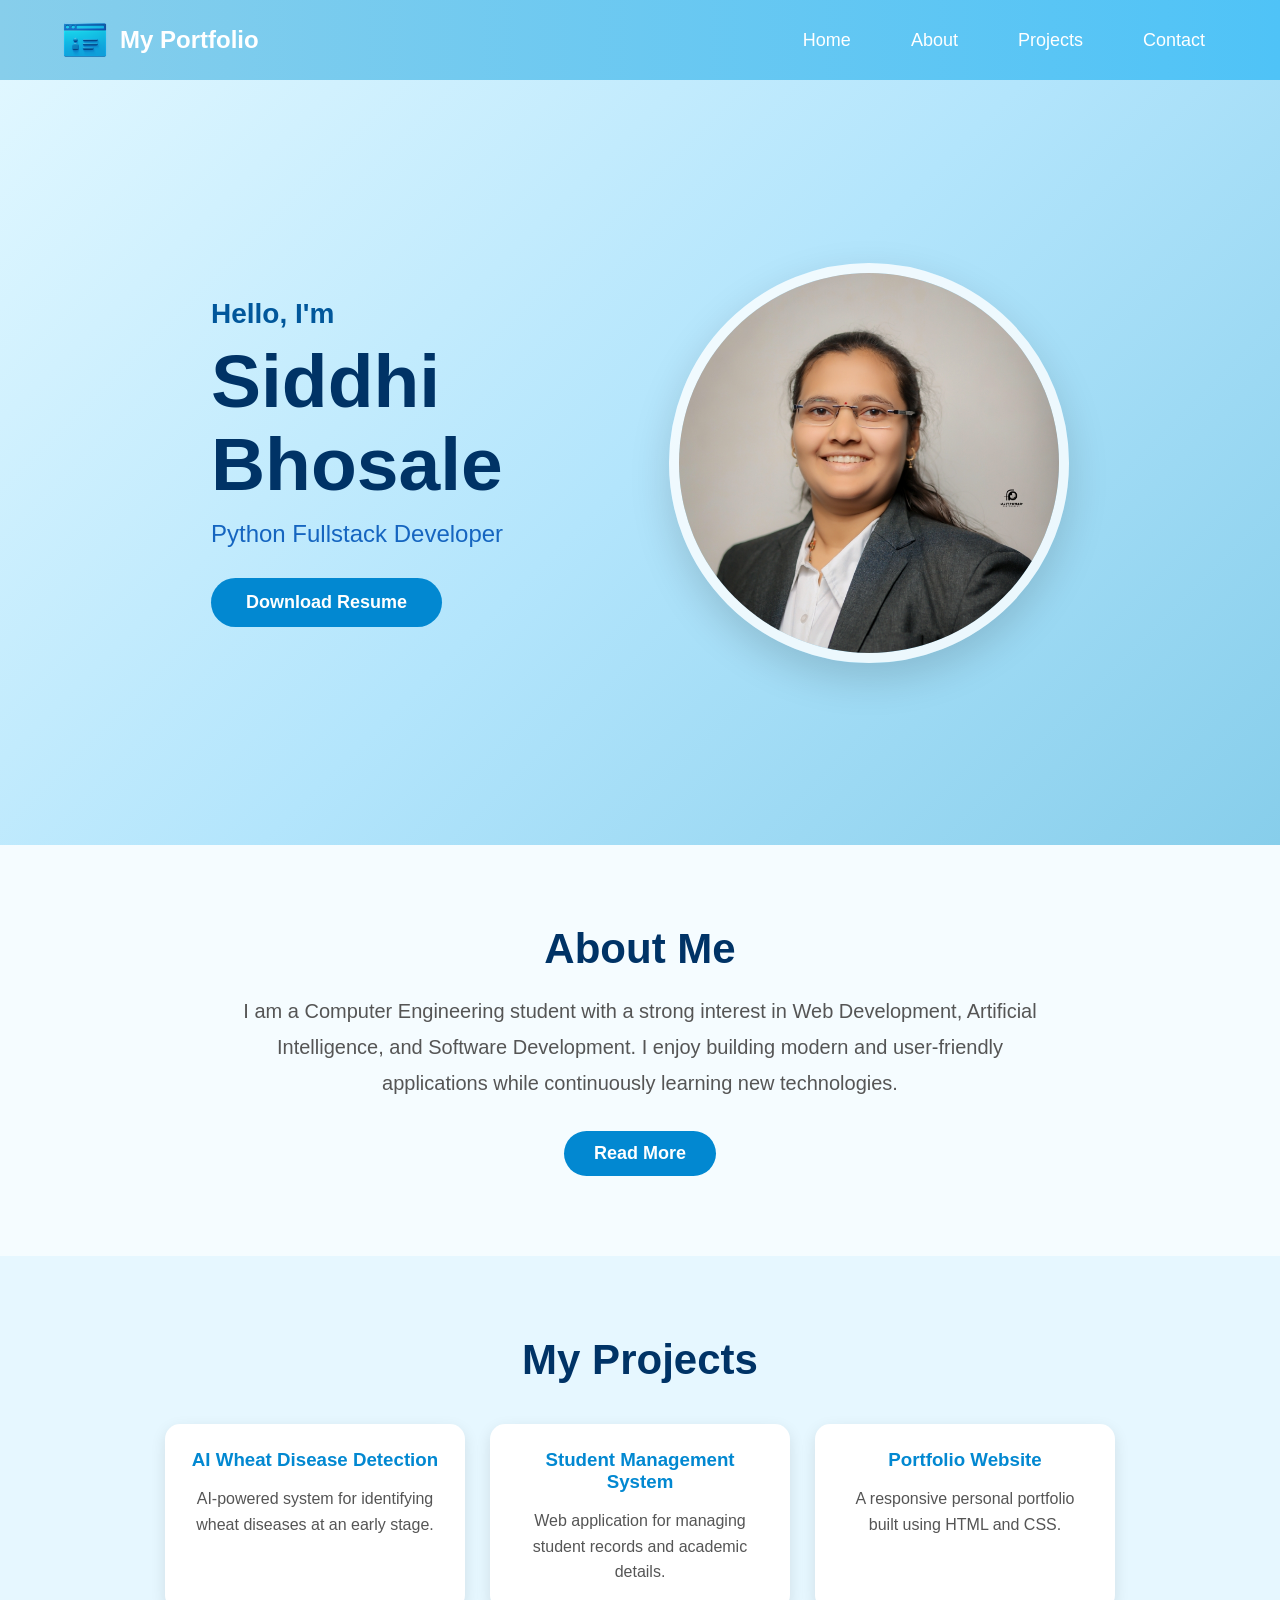
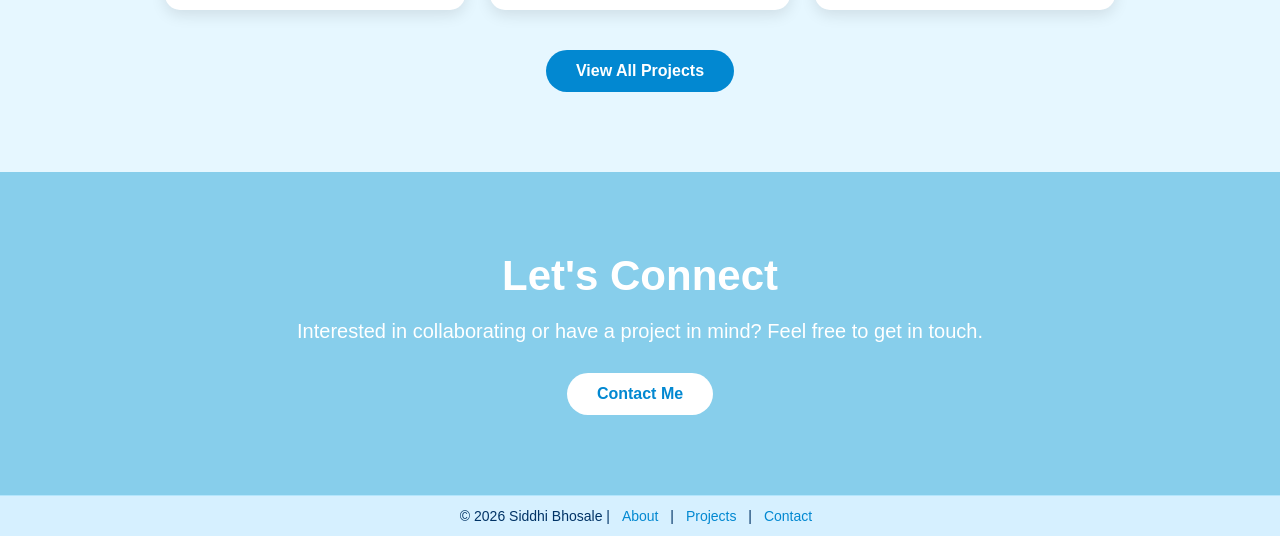
==== index.html @ e02fdf63 "first commit" ====
<!DOCTYPE html>
<html lang="en">
<head>
    <meta charset="UTF-8">
    <meta name="viewport" content="width=device-width, initial-scale=1.0">
    <title>My Portfolio</title>
    <link rel="stylesheet" href="index.css">
</head>
<body>

    <nav class="navbar">
        <div class="logo">
            <img src="icons8-portfolio-94.png" alt="Portfolio Logo">
            <span>My Portfolio</span>
        </div>

        <ul class="nav-links">
            <li><a href="index.html">Home</a></li>
            <li><a href="about.html">About</a></li>
            <li><a href="project.html">Projects</a></li>
            <li><a href="contact.html">Contact</a></li>
        </ul>
    </nav>

   <section class="hero">

    
    <div class="hero-text">
        <h3>Hello, I'm</h3>
        <h1>Siddhi<br>Bhosale</h1>
        <p> Python Fullstack Developer</p>

        <a href="sb resume.pdf" class="btn">Download Resume</a>
    </div>

   <div class="hero-image">
    <img src="WhatsApp Image 2026-06-08 at 11.23.37 AM.jpeg" alt="Siddhi Bhosale">
</div>

    </section>

    <section class="about-preview">

    <h2>About Me</h2>

    <p>
        I am a Computer Engineering student with a strong interest in
        Web Development, Artificial Intelligence, and Software Development.
        I enjoy building modern and user-friendly applications while
        continuously learning new technologies.
    </p>

    <a href="about.html" class="about-btn">
        Read More
    </a>

</section>

<section class="project-preview">

    <h2>My Projects</h2>

    <div class="project-cards">

        <div class="project-card">
            <h3>AI Wheat Disease Detection</h3>
            <p>AI-powered system for identifying wheat diseases at an early stage.</p>
        </div>

        <div class="project-card">
            <h3>Student Management System</h3>
            <p>Web application for managing student records and academic details.</p>
        </div>

        <div class="project-card">
            <h3>Portfolio Website</h3>
            <p>A responsive personal portfolio built using HTML and CSS.</p>
        </div>

    </div>

    <a href="project.html" class="project-btn">View All Projects</a>

</section>

<section class="contact-preview">

    <h2>Let's Connect</h2>

    <p>
        Interested in collaborating or have a project in mind?
        Feel free to get in touch.
    </p>

    <a href="contact.html" class="contact-btn">Contact Me</a>

</section>
<footer class="footer">

    <p>
        © 2026 Siddhi Bhosale |
        <a href="about.html">About</a> |
        <a href="project.html">Projects</a> |
        <a href="contact.html">Contact</a>
    </p>

</footer>

</body>
</html>
---- index.css ----
*{
    margin:0;
    padding:0;
    box-sizing:border-box;
    font-family:'Segoe UI', sans-serif;
}

body{
    background-color:#f4fbff;
}

.navbar{
    display:flex;
    justify-content:space-between;
    align-items:center;
    padding:15px 60px;
    background:linear-gradient(90deg,#87CEEB,#4FC3F7);
    box-shadow:0 2px 10px rgba(0,0,0,0.1);
}

.logo{
    display:flex;
    align-items:center;
    gap:10px;
}

.logo img{
    width:50px;
    height:50px;
}

.logo span{
    color:white;
    font-size:24px;
    font-weight:bold;
}

.nav-links{
    display:flex;
    list-style:none;
}

.nav-links li{
    margin-left:30px;
}

.nav-links a{
    text-decoration:none;
    color:white;
    font-size:18px;
    font-weight:500;
    padding:8px 15px;
    border-radius:5px;
    transition:0.3s;
}

.nav-links a:hover{
    background:white;
    color:#0288D1;
}

.hero{
    min-height:85vh;
    display:flex;
    justify-content:space-around;
    align-items:center;
    padding:50px 10%;
    background:linear-gradient(
        135deg,
        #e0f7ff,
        #b3e5fc,
        #87ceeb
    );
}

/* Left Content */
.hero-text h3{
    font-size:28px;
    color:#01579b;
    margin-bottom:10px;
}

.hero-text h1{
    font-size:75px;
    line-height:1.1;
    color:#003366;
    margin-bottom:15px;
}

.hero-text p{
    font-size:24px;
    color:#1565c0;
    margin-bottom:30px;
}

.btn{
    display:inline-block;
    text-decoration:none;
    background:#0288d1;
    color:white;
    padding:14px 35px;
    border-radius:30px;
    font-size:18px;
    font-weight:bold;
    transition:0.3s;
}

.btn:hover{
    background:#01579b;
}

/* Right Image */
.hero-image img{
    width:380px;
    height:380px;
    object-fit:cover;
    border-radius:50%;
    border:8px solid white;
    box-shadow:0 10px 30px rgba(0,0,0,0.2);
}

.hero-image{
    display:flex;
    justify-content:center;
    align-items:center;
}

.hero-image img{
    width:400px;
    height:400px;
    object-fit:cover;
    border-radius:50%;
    border:10px solid rgba(255,255,255,0.8);
    box-shadow:0 15px 40px rgba(0,0,0,0.15);
    transition:0.4s ease;
}

.hero-image img:hover{
    transform:scale(1.05);
}

.about-preview{
    background:#f5fcff;
    text-align:center;
    padding:80px 12%;
}

.about-preview h2{
    font-size:42px;
    color:#003366;
    margin-bottom:20px;
}

.about-preview p{
    max-width:800px;
    margin:auto;
    font-size:20px;
    line-height:1.8;
    color:#555;
    margin-bottom:30px;
}

.about-btn{
    display:inline-block;
    text-decoration:none;
    background:#0288d1;
    color:white;
    padding:12px 30px;
    border-radius:30px;
    font-size:18px;
    font-weight:600;
    transition:0.3s;
}

.about-btn:hover{
    background:#01579b;
}

.project-preview{
    padding:80px 10%;
    text-align:center;
    background:#e6f7ff;
}

.project-preview h2{
    font-size:42px;
    color:#003366;
    margin-bottom:40px;
}

.project-cards{
    display:flex;
    justify-content:center;
    gap:25px;
    flex-wrap:wrap;
}

.project-card{
    width:300px;
    background:white;
    padding:25px;
    border-radius:15px;
    box-shadow:0 5px 15px rgba(0,0,0,0.1);
}

.project-card h3{
    color:#0288d1;
    margin-bottom:15px;
}

.project-card p{
    color:#555;
    line-height:1.6;
}

.project-btn{
    display:inline-block;
    margin-top:40px;
    padding:12px 30px;
    background:#0288d1;
    color:white;
    text-decoration:none;
    border-radius:30px;
    font-weight:600;
}

.contact-preview{
    padding:80px 10%;
    text-align:center;
    background:#87ceeb;
    color:white;
}

.contact-preview h2{
    font-size:42px;
    margin-bottom:20px;
}

.contact-preview p{
    font-size:20px;
    margin-bottom:30px;
}

.contact-btn{
    display:inline-block;
    padding:12px 30px;
    background:white;
    color:#0288d1;
    text-decoration:none;
    border-radius:30px;
    font-weight:bold;
}
.footer{
    background:#d6f0ff;
    padding:12px 0;
    text-align:center;
    border-top:1px solid #b3e5fc;
}

.footer p{
    margin:0;
    font-size:14px;
    color:#003366;
}

.footer a{
    text-decoration:none;
    color:#0288d1;
    margin:0 8px;
    font-weight:500;
}

.footer a:hover{
    color:#01579b;
}
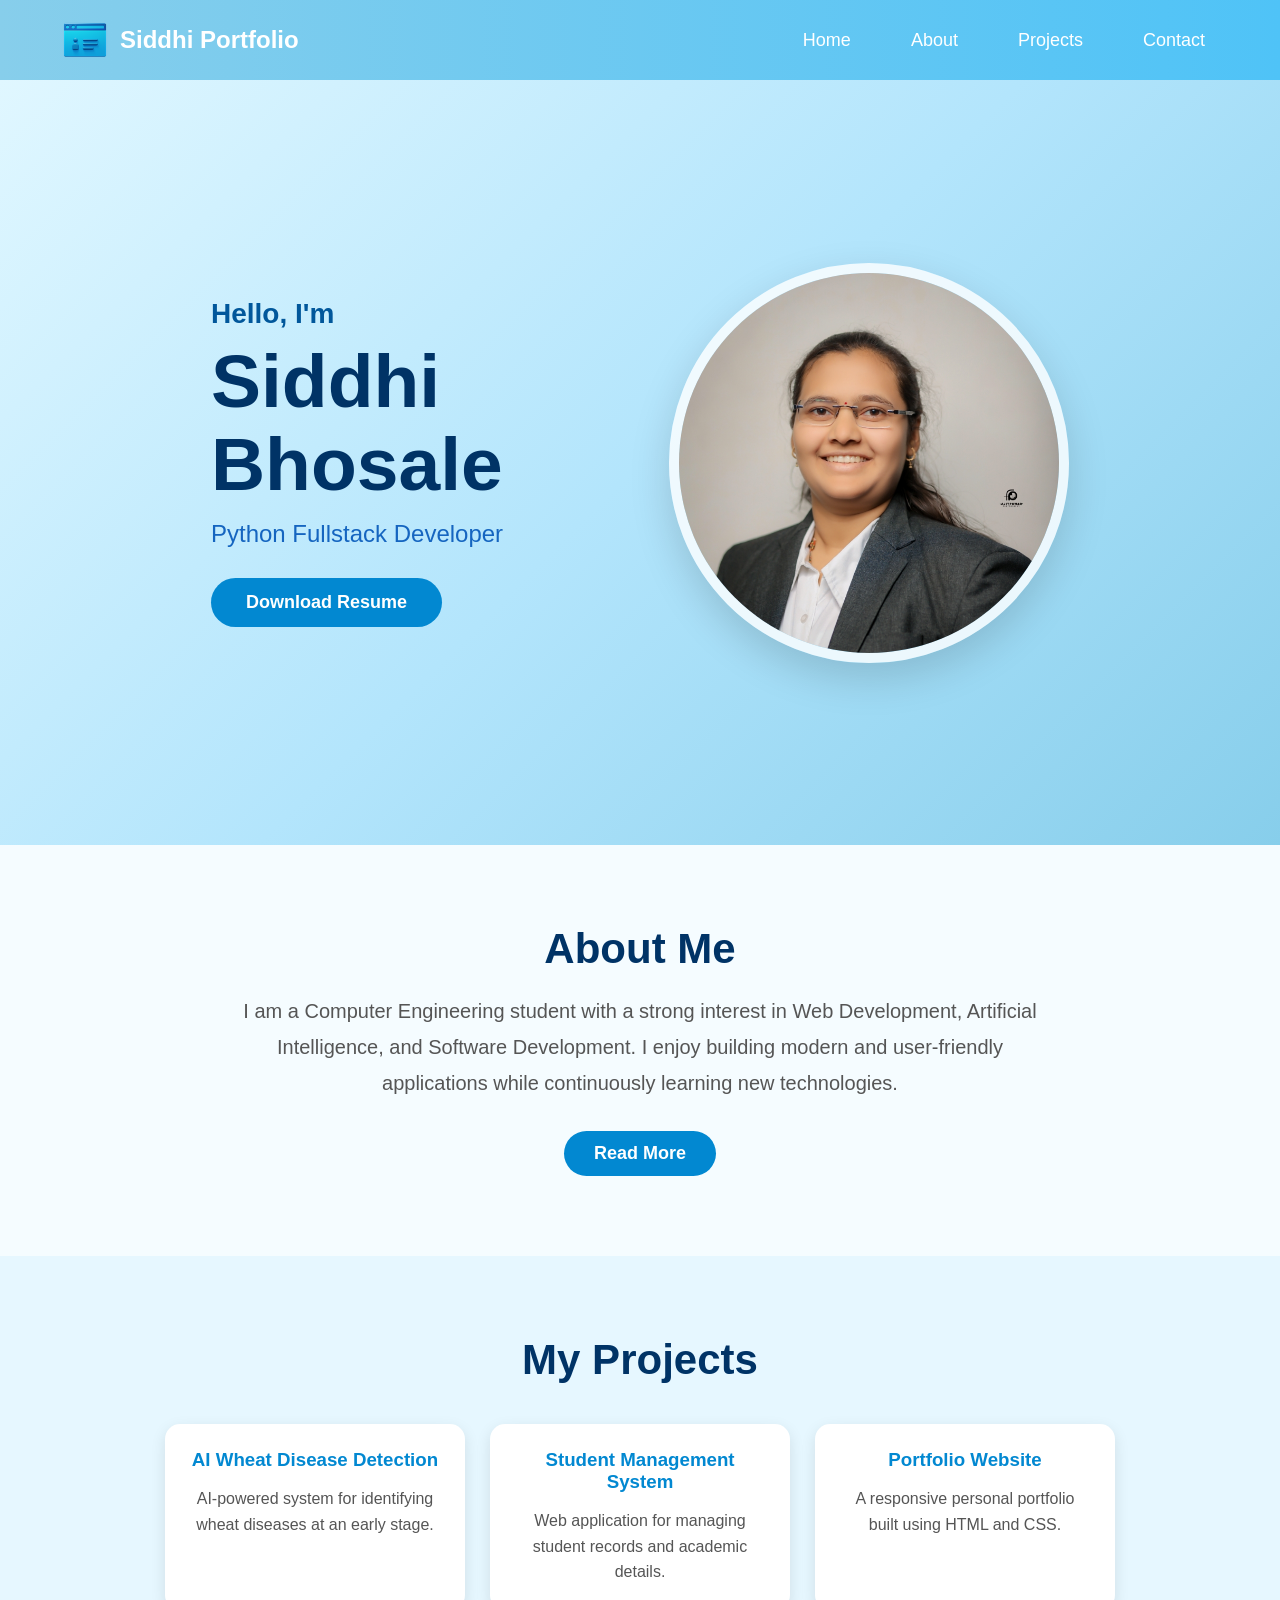
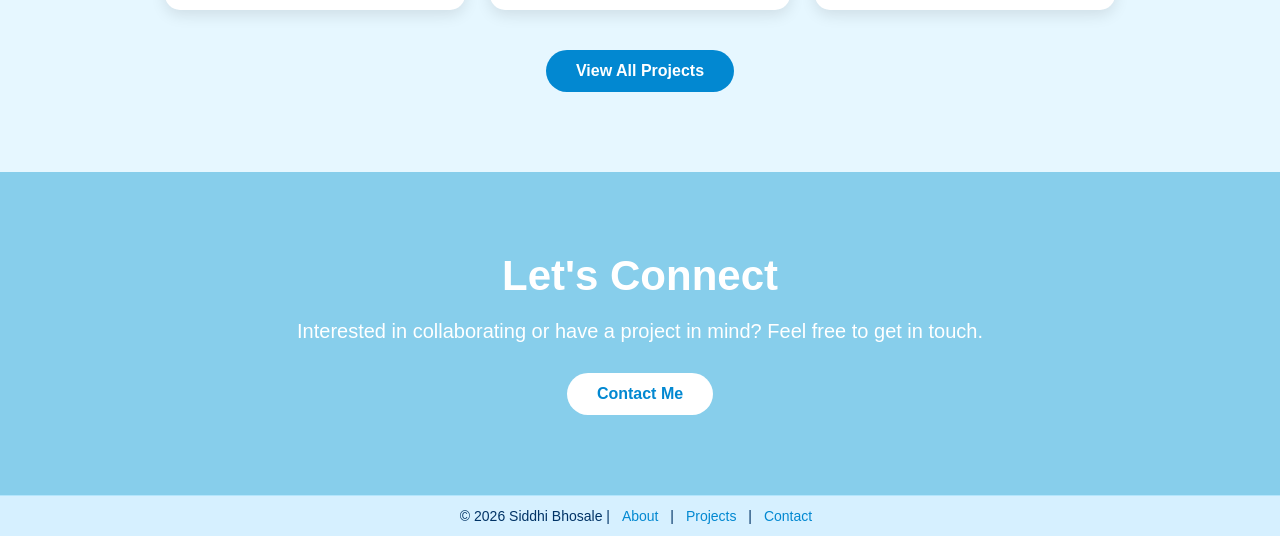
==== commit e2d9e9c5: "chnage ti title my to siddhi" ====
--- a/index.html
+++ b/index.html
@@ -11,7 +11,7 @@
     <nav class="navbar">
         <div class="logo">
             <img src="icons8-portfolio-94.png" alt="Portfolio Logo">
-            <span>My Portfolio</span>
+            <span>Siddhi Portfolio</span>
         </div>
 
         <ul class="nav-links">
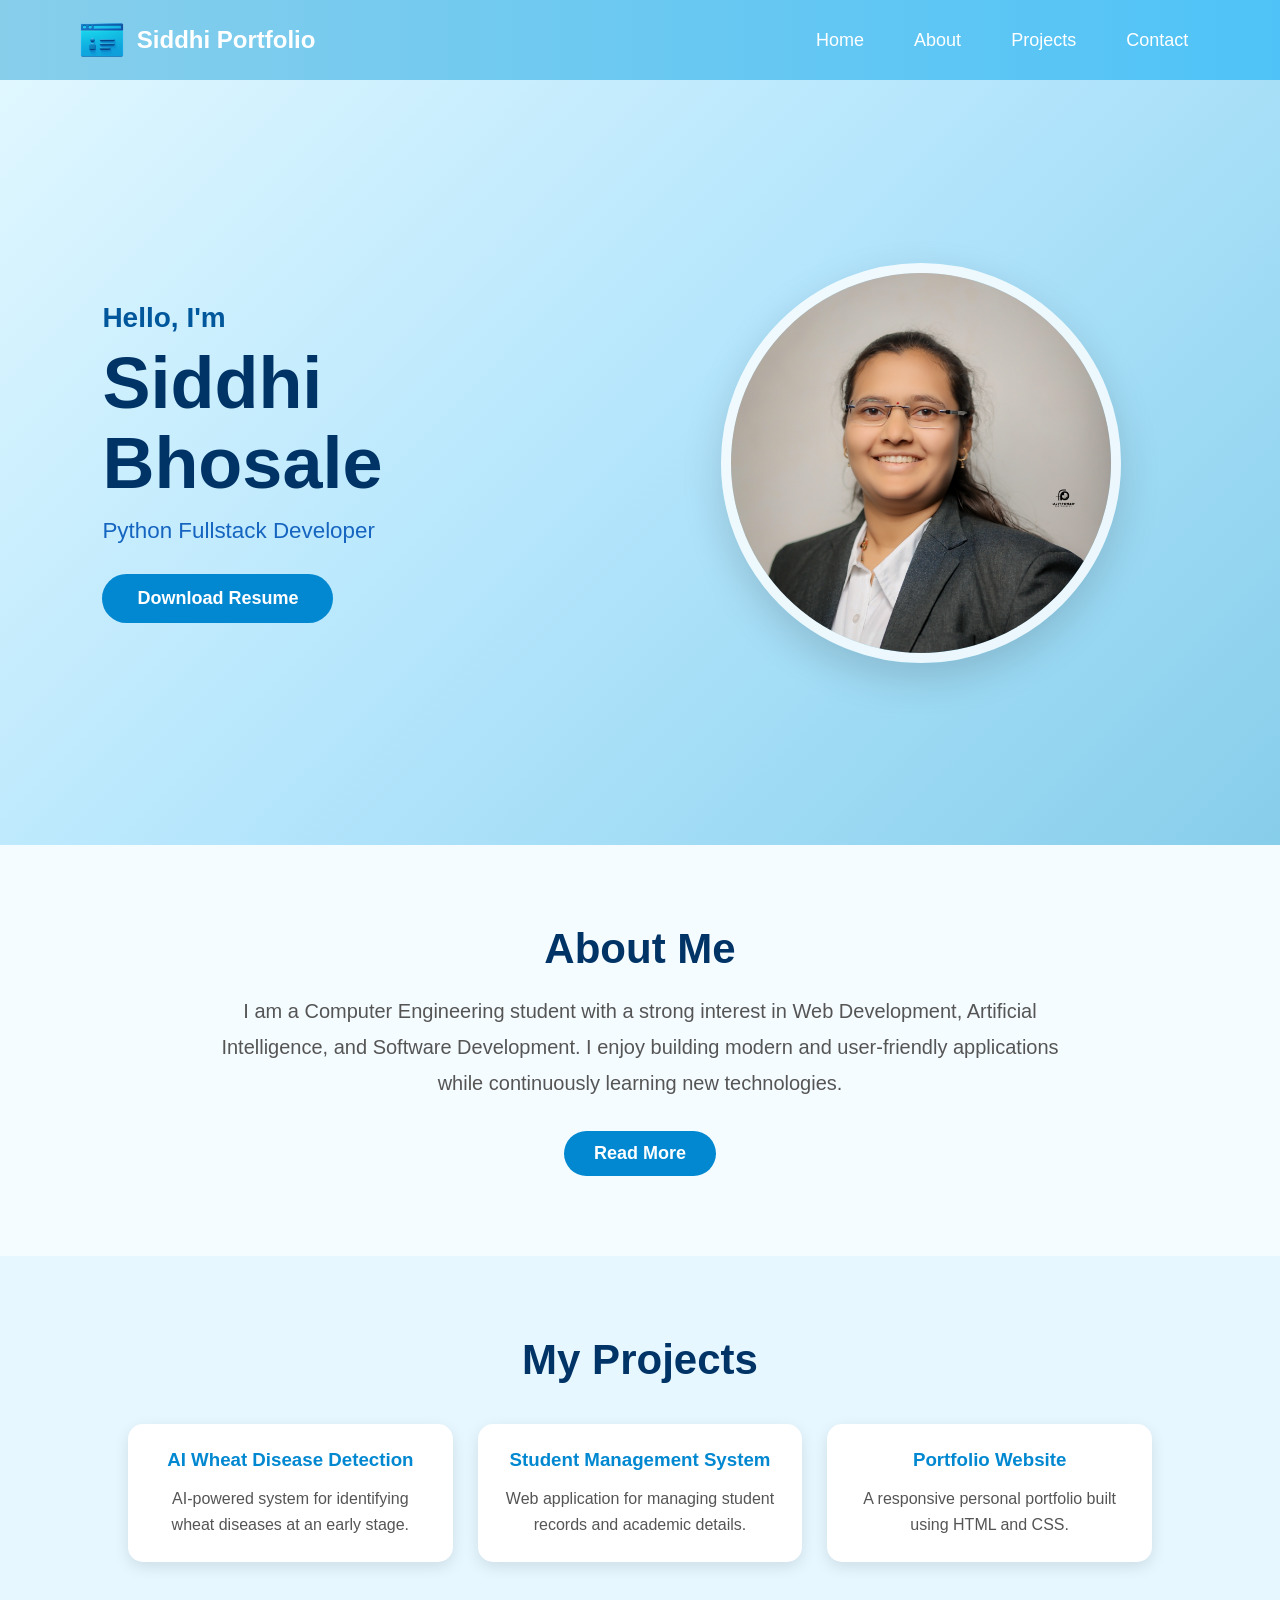
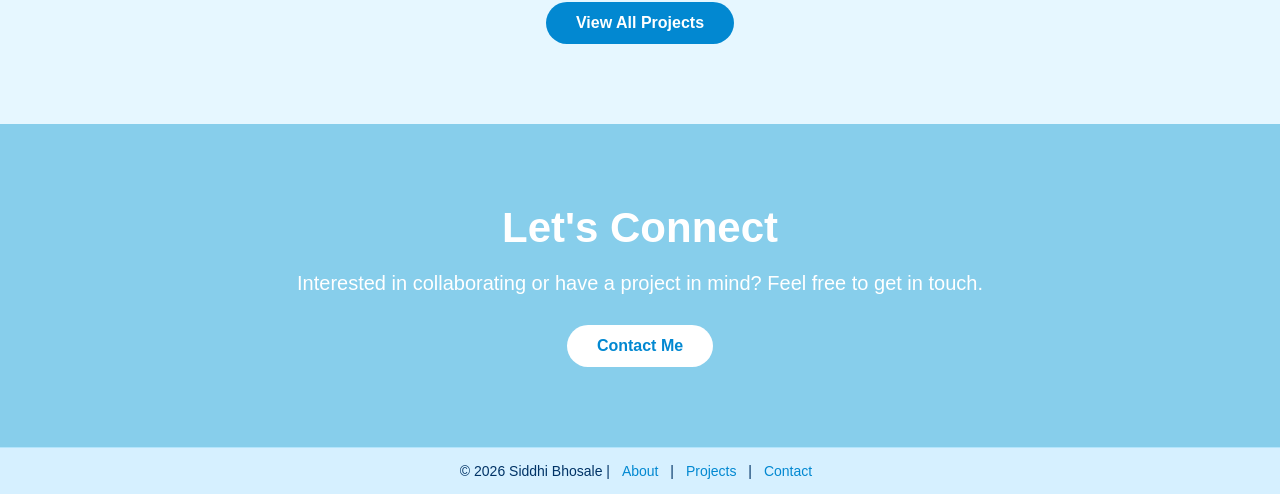
==== commit 345192ce: "Update README and add new HTML file with basic structure" ====
--- a/index.html
+++ b/index.html
@@ -6,6 +6,13 @@
     <title>My Portfolio</title>
     <link rel="stylesheet" href="index.css">
 </head>
+<style>
+    .h3{
+        color:blue;
+        font-size:18px;
+        
+    }
+</style>
 <body>
 
     <nav class="navbar">
--- a/index.css
+++ b/index.css
@@ -2,18 +2,25 @@
     margin:0;
     padding:0;
     box-sizing:border-box;
-    font-family:'Segoe UI', sans-serif;
+    font-family:'Segoe UI',sans-serif;
+}
+
+html{
+    scroll-behavior:smooth;
 }
 
 body{
     background-color:#f4fbff;
-}
+    overflow-x:hidden;
+}
+
+/* ================= NAVBAR ================= */
 
 .navbar{
     display:flex;
     justify-content:space-between;
     align-items:center;
-    padding:15px 60px;
+    padding:15px 6%;
     background:linear-gradient(90deg,#87CEEB,#4FC3F7);
     box-shadow:0 2px 10px rgba(0,0,0,0.1);
 }
@@ -38,10 +45,7 @@
 .nav-links{
     display:flex;
     list-style:none;
-}
-
-.nav-links li{
-    margin-left:30px;
+    gap:20px;
 }
 
 .nav-links a{
@@ -58,22 +62,28 @@
     background:white;
     color:#0288D1;
 }
+
+/* ================= HERO SECTION ================= */
 
 .hero{
     min-height:85vh;
     display:flex;
     justify-content:space-around;
     align-items:center;
-    padding:50px 10%;
+    padding:60px 8%;
     background:linear-gradient(
         135deg,
         #e0f7ff,
         #b3e5fc,
         #87ceeb
     );
-}
-
-/* Left Content */
+    gap:50px;
+}
+
+.hero-text{
+    flex:1;
+}
+
 .hero-text h3{
     font-size:28px;
     color:#01579b;
@@ -81,14 +91,14 @@
 }
 
 .hero-text h1{
-    font-size:75px;
+    font-size:4.5rem;
     line-height:1.1;
     color:#003366;
     margin-bottom:15px;
 }
 
 .hero-text p{
-    font-size:24px;
+    font-size:1.4rem;
     color:#1565c0;
     margin-bottom:30px;
 }
@@ -107,19 +117,13 @@
 
 .btn:hover{
     background:#01579b;
-}
-
-/* Right Image */
-.hero-image img{
-    width:380px;
-    height:380px;
-    object-fit:cover;
-    border-radius:50%;
-    border:8px solid white;
-    box-shadow:0 10px 30px rgba(0,0,0,0.2);
-}
+    transform:translateY(-3px);
+}
+
+/* ================= HERO IMAGE ================= */
 
 .hero-image{
+    flex:1;
     display:flex;
     justify-content:center;
     align-items:center;
@@ -127,7 +131,9 @@
 
 .hero-image img{
     width:400px;
-    height:400px;
+    max-width:100%;
+    height:auto;
+    aspect-ratio:1/1;
     object-fit:cover;
     border-radius:50%;
     border:10px solid rgba(255,255,255,0.8);
@@ -139,10 +145,12 @@
     transform:scale(1.05);
 }
 
+/* ================= ABOUT ================= */
+
 .about-preview{
     background:#f5fcff;
     text-align:center;
-    padding:80px 12%;
+    padding:80px 10%;
 }
 
 .about-preview h2{
@@ -152,7 +160,7 @@
 }
 
 .about-preview p{
-    max-width:800px;
+    max-width:850px;
     margin:auto;
     font-size:20px;
     line-height:1.8;
@@ -176,6 +184,8 @@
     background:#01579b;
 }
 
+/* ================= PROJECT ================= */
+
 .project-preview{
     padding:80px 10%;
     text-align:center;
@@ -189,18 +199,21 @@
 }
 
 .project-cards{
-    display:flex;
-    justify-content:center;
+    display:grid;
+    grid-template-columns:repeat(auto-fit,minmax(280px,1fr));
     gap:25px;
-    flex-wrap:wrap;
 }
 
 .project-card{
-    width:300px;
     background:white;
     padding:25px;
     border-radius:15px;
     box-shadow:0 5px 15px rgba(0,0,0,0.1);
+    transition:0.3s;
+}
+
+.project-card:hover{
+    transform:translateY(-8px);
 }
 
 .project-card h3{
@@ -222,7 +235,14 @@
     text-decoration:none;
     border-radius:30px;
     font-weight:600;
-}
+    transition:0.3s;
+}
+
+.project-btn:hover{
+    background:#01579b;
+}
+
+/* ================= CONTACT ================= */
 
 .contact-preview{
     padding:80px 10%;
@@ -249,16 +269,23 @@
     text-decoration:none;
     border-radius:30px;
     font-weight:bold;
-}
+    transition:0.3s;
+}
+
+.contact-btn:hover{
+    background:#f5f5f5;
+}
+
+/* ================= FOOTER ================= */
+
 .footer{
     background:#d6f0ff;
-    padding:12px 0;
+    padding:15px;
     text-align:center;
     border-top:1px solid #b3e5fc;
 }
 
 .footer p{
-    margin:0;
     font-size:14px;
     color:#003366;
 }
@@ -272,4 +299,107 @@
 
 .footer a:hover{
     color:#01579b;
+}
+
+/* ================= TABLET ================= */
+
+@media(max-width:992px){
+
+    .hero{
+        flex-direction:column-reverse;
+        text-align:center;
+    }
+
+    .hero-text h1{
+        font-size:3.5rem;
+    }
+
+    .hero-image img{
+        width:320px;
+    }
+}
+
+/* ================= MOBILE ================= */
+
+@media(max-width:768px){
+
+    .navbar{
+        flex-direction:column;
+        gap:15px;
+        padding:15px;
+    }
+
+    .nav-links{
+        flex-direction:column;
+        align-items:center;
+        gap:10px;
+    }
+
+    .logo span{
+        font-size:20px;
+    }
+
+    .hero{
+        padding:40px 5%;
+    }
+
+    .hero-text h3{
+        font-size:22px;
+    }
+
+    .hero-text h1{
+        font-size:2.5rem;
+    }
+
+    .hero-text p{
+        font-size:1.1rem;
+    }
+
+    .hero-image img{
+        width:260px;
+    }
+
+    .about-preview h2,
+    .project-preview h2,
+    .contact-preview h2{
+        font-size:32px;
+    }
+
+    .about-preview p,
+    .contact-preview p{
+        font-size:17px;
+    }
+
+    .btn,
+    .about-btn,
+    .project-btn,
+    .contact-btn{
+        width:100%;
+        max-width:250px;
+    }
+}
+
+/* ================= SMALL MOBILE ================= */
+
+@media(max-width:480px){
+
+    .hero-text h1{
+        font-size:2rem;
+    }
+
+    .hero-image img{
+        width:220px;
+    }
+
+    .about-preview,
+    .project-preview,
+    .contact-preview{
+        padding:60px 6%;
+    }
+
+    .about-preview h2,
+    .project-preview h2,
+    .contact-preview h2{
+        font-size:28px;
+    }
 }
